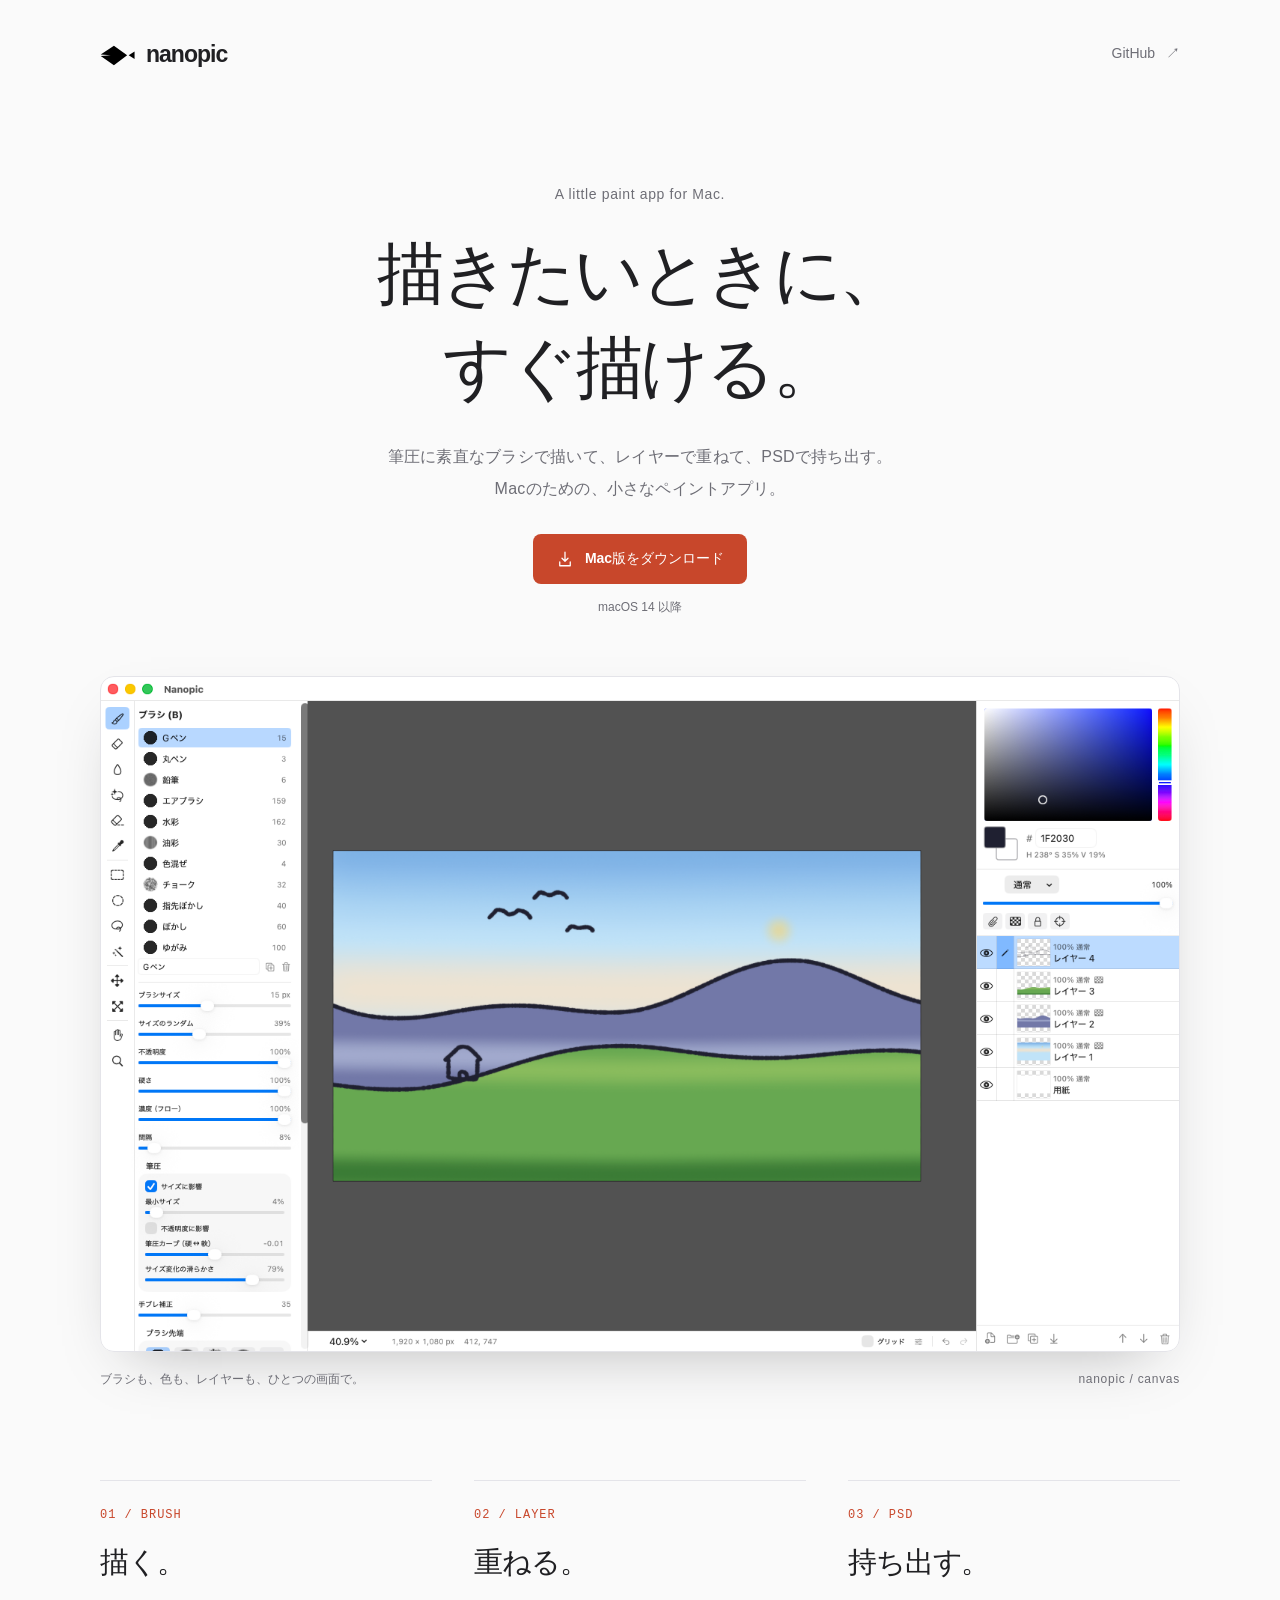
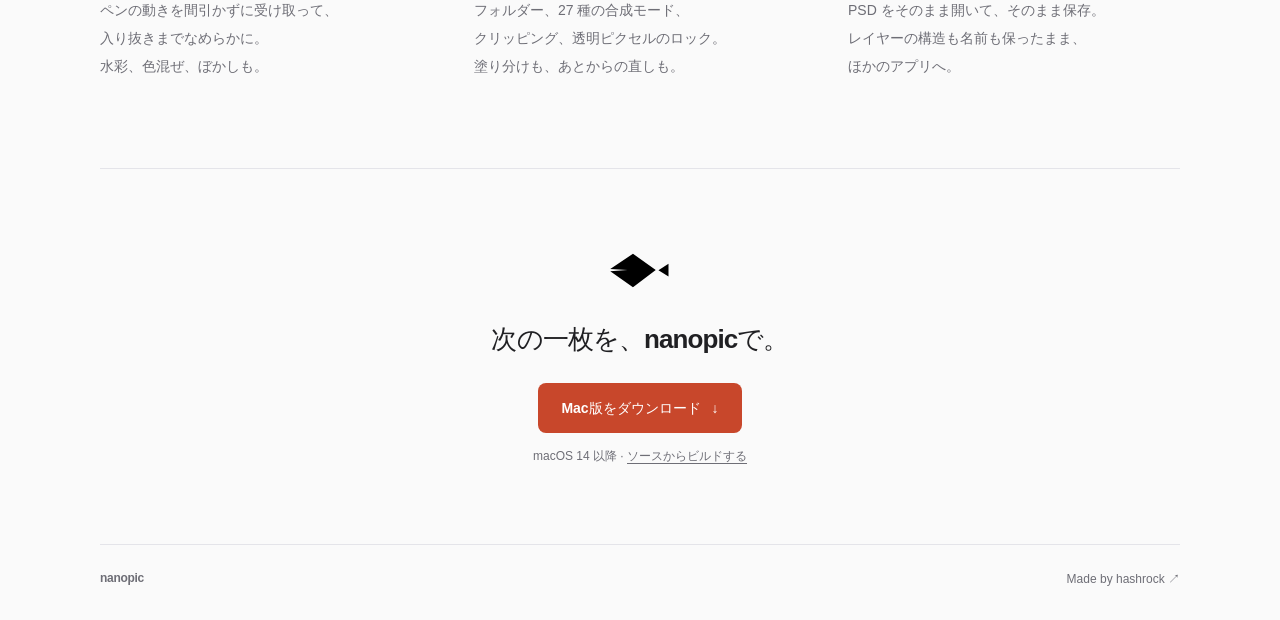
==== website/index.html @ bdaac50e "サイトと配布用のビルドを足す - website/: 紹介ページ（nanovid のサイトと同じ作り）。GitHub Pages へは .github/workflows/pages.yml で公開 " ====
<!doctype html>
<html lang="ja">
<head>
  <meta charset="utf-8">
  <meta name="viewport" content="width=device-width, initial-scale=1">
  <meta name="theme-color" content="#fafafa">
  <title>nanopic — 描きたいときに、すぐ描ける。</title>
  <meta name="description" content="筆圧に素直なブラシと、レイヤーと、PSD。nanopicは、Macのための小さなペイントアプリ。">
  <link rel="icon" href="./assets/nanopic.svg" type="image/svg+xml">
  <link rel="stylesheet" href="./style.css">
</head>
<body>
  <header class="header wrap">
    <a class="brand" href="./" aria-label="nanopic ホーム"><img src="./assets/nanopic.svg" width="36" height="36" alt=""><span>nanopic</span></a>
    <a class="github" href="https://github.com/hashrock/nanopic">GitHub <span aria-hidden="true">↗</span></a>
  </header>
  <main>
    <section class="hero wrap" aria-labelledby="headline">
      <p class="eyebrow">A little paint app for Mac.</p>
      <h1 id="headline">描きたいときに、<br>すぐ描ける。</h1>
      <p class="intro">筆圧に素直なブラシで描いて、レイヤーで重ねて、PSDで持ち出す。<br class="desktop-break">Macのための、小さなペイントアプリ。</p>
      <a class="button" href="https://github.com/hashrock/nanopic/releases/latest"><svg width="18" height="18" viewBox="0 0 24 24" fill="none" stroke="currentColor" stroke-width="1.7" stroke-linecap="round" stroke-linejoin="round" aria-hidden="true"><path d="M12 3v12m-4-4 4 4 4-4M5 16v5h14v-5"/></svg>Mac版をダウンロード</a>
      <p class="requirement">macOS 14 以降</p>
    </section>
    <figure class="preview wrap">
      <img src="./assets/screenshot.png" width="1440" height="900" alt="nanopicの描画画面。左にブラシの一覧と設定、中央のキャンバスに空と山と丘の風景、右に色ピッカーとレイヤーパネル。" fetchpriority="high">
      <figcaption><span>ブラシも、色も、レイヤーも、ひとつの画面で。</span><span class="caption-note">nanopic / canvas</span></figcaption>
    </figure>
    <section class="features wrap" aria-label="nanopicでできること">
      <article><span class="step">01 / BRUSH</span><h2>描く。</h2><p>ペンの動きを間引かずに受け取って、<br>入り抜きまでなめらかに。<br>水彩、色混ぜ、ぼかしも。</p></article>
      <article><span class="step">02 / LAYER</span><h2>重ねる。</h2><p>フォルダー、27 種の合成モード、<br>クリッピング、透明ピクセルのロック。<br>塗り分けも、あとからの直しも。</p></article>
      <article><span class="step">03 / PSD</span><h2>持ち出す。</h2><p>PSD をそのまま開いて、そのまま保存。<br>レイヤーの構造も名前も保ったまま、<br>ほかのアプリへ。</p></article>
    </section>
    <section class="closing wrap" aria-labelledby="closing-title">
      <img src="./assets/nanopic.svg" width="62" height="62" alt="" loading="lazy">
      <h2 id="closing-title">次の一枚を、nanopicで。</h2>
      <a class="button" href="https://github.com/hashrock/nanopic/releases/latest">Mac版をダウンロード <span aria-hidden="true">↓</span></a>
      <p class="requirement">macOS 14 以降 · <a href="https://github.com/hashrock/nanopic#ビルドと起動">ソースからビルドする</a></p>
    </section>
  </main>
  <footer class="footer wrap"><span>nanopic</span><a href="https://github.com/hashrock">Made by hashrock <span aria-hidden="true">↗</span></a></footer>
</body>
</html>
---- website/style.css ----
:root{color-scheme:light;--paper:#fafafa;--ink:#202023;--muted:#6e6e76;--line:#e4e4e9;--accent:#c8472b;font-family:-apple-system,BlinkMacSystemFont,"Helvetica Neue","Hiragino Kaku Gothic ProN","Noto Sans JP",sans-serif;color:var(--ink);background:var(--paper);font-synthesis:none}
*{box-sizing:border-box}
body{margin:0;-webkit-font-smoothing:antialiased}
a{color:inherit;text-decoration:none}
a:focus-visible{outline:3px solid var(--accent);outline-offset:6px}
.wrap{width:min(1080px,calc(100% - 80px));margin-inline:auto}
.header{height:108px;display:flex;align-items:center;justify-content:space-between}
.brand{display:inline-flex;align-items:center;gap:10px;font-size:23px;font-weight:650;letter-spacing:-1px}
.brand img{display:block}
.github{font-size:14px;color:var(--muted);padding:12px 0}
.github span{margin-left:7px}
.github:hover,.footer a:hover{color:var(--accent)}
.hero{text-align:center;padding:78px 0 58px}
.eyebrow{margin:0 0 25px;font-size:14px;letter-spacing:.045em;color:var(--muted)}
h1{font-size:clamp(42px,5.5vw,68px);line-height:1.38;letter-spacing:-.055em;font-weight:700;margin:0}
.intro{font-size:16px;line-height:2;color:var(--muted);margin:26px 0 29px;letter-spacing:.015em}
.button{display:inline-flex;justify-content:center;align-items:center;gap:11px;min-height:50px;padding:14px 23px;border-radius:8px;background:var(--accent);color:white;font-size:14px;font-weight:600;line-height:1.5;transition:background .18s,transform .18s}
.button:hover{background:#a83a22;transform:translateY(-2px)}
.requirement{font-size:12px;line-height:1.8;color:var(--muted);margin:13px 0 0}
.requirement a{text-decoration:underline;text-underline-offset:3px}
.requirement a:hover{color:var(--accent)}
.preview{margin-top:0;margin-bottom:0}
.preview>img{width:100%;height:auto;display:block;border-radius:14px;border:1px solid var(--line);box-shadow:0 24px 60px -30px rgba(32,32,35,.35)}
figcaption{display:flex;justify-content:space-between;gap:16px;margin-top:17px;font-size:12px;color:var(--muted);line-height:1.8}
.caption-note{letter-spacing:.06em}
.features{display:grid;grid-template-columns:repeat(3,1fr);padding:89px 0 88px;gap:42px}
.features article{border-top:1px solid var(--line);padding-top:23px}
.step{font-size:12px;letter-spacing:.08em;font-family:ui-monospace,SFMono-Regular,Consolas,monospace;color:var(--accent)}
.features h2{font-size:29px;letter-spacing:-.04em;margin:20px 0 14px;line-height:1.4}
.features p{font-size:14px;line-height:2;color:var(--muted);margin:0}
.closing{text-align:center;border-top:1px solid var(--line);padding:68px 0 76px}
.closing>img{display:block;margin:0 auto 21px}
.closing h2{font-size:26px;letter-spacing:-.035em;line-height:1.5;margin:0 0 24px}
.footer{border-top:1px solid var(--line);padding-block:26px 32px;display:flex;justify-content:space-between;gap:20px;font-size:12px;color:var(--muted)}
.footer>span{font-weight:650;letter-spacing:-.025em}
@media(min-width:1500px){.hero{padding-top:100px}}
@media(max-width:700px){.wrap{width:calc(100% - 40px)}.header{height:84px}.brand{font-size:21px}.hero{padding:54px 0 40px}.eyebrow{font-size:12px;margin-bottom:22px}h1{font-size:clamp(36px,8.6vw,54px)}.intro{font-size:14px;line-height:1.95;max-width:320px;margin:23px auto 26px}.desktop-break{display:none}.preview>img{border-radius:8px}figcaption{font-size:12px}.caption-note{display:none}.features{grid-template-columns:1fr;padding:52px 0;gap:30px}.features article{padding-top:20px}.features h2{font-size:26px;margin:13px 0 10px}.features p{font-size:14px}.closing{padding:49px 0 53px}.closing h2{font-size:24px}.footer{padding-block:23px}}
@media(prefers-reduced-motion:reduce){.button{transition:none}.button:hover{transform:none}}
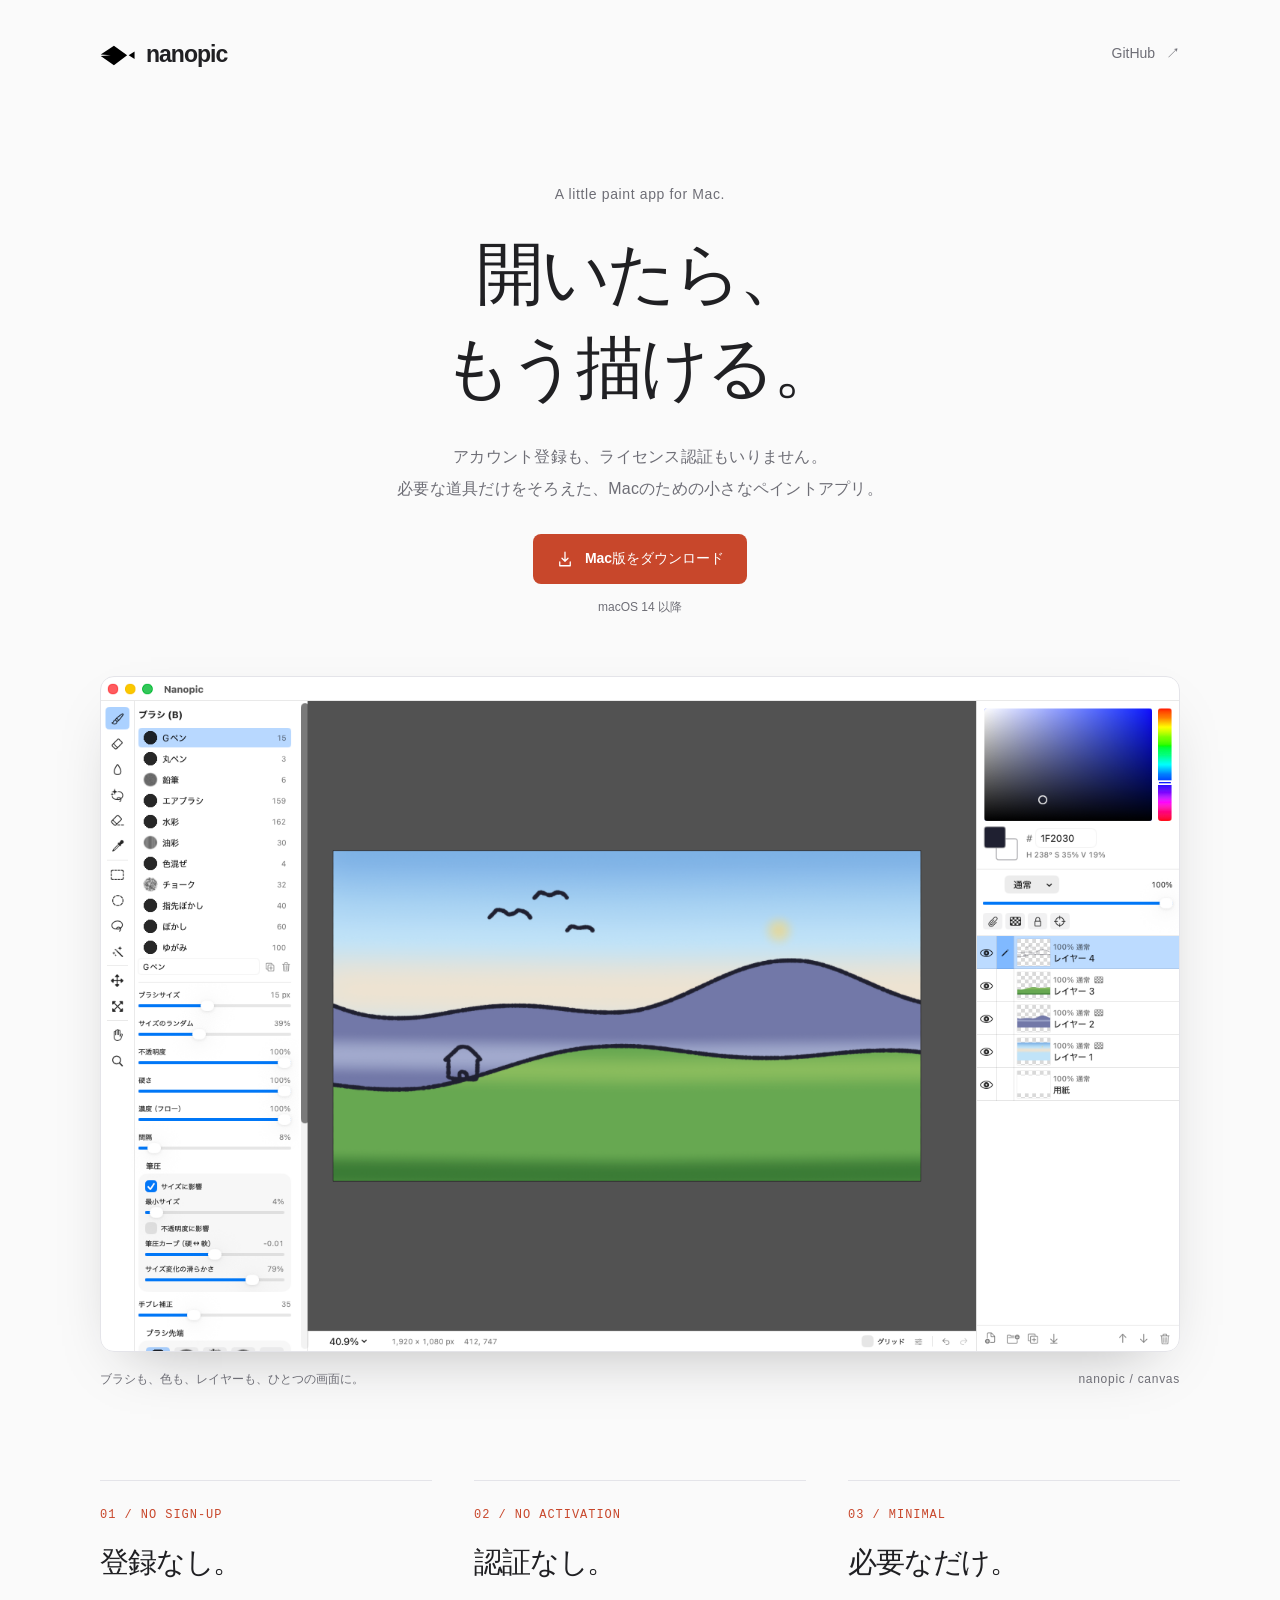
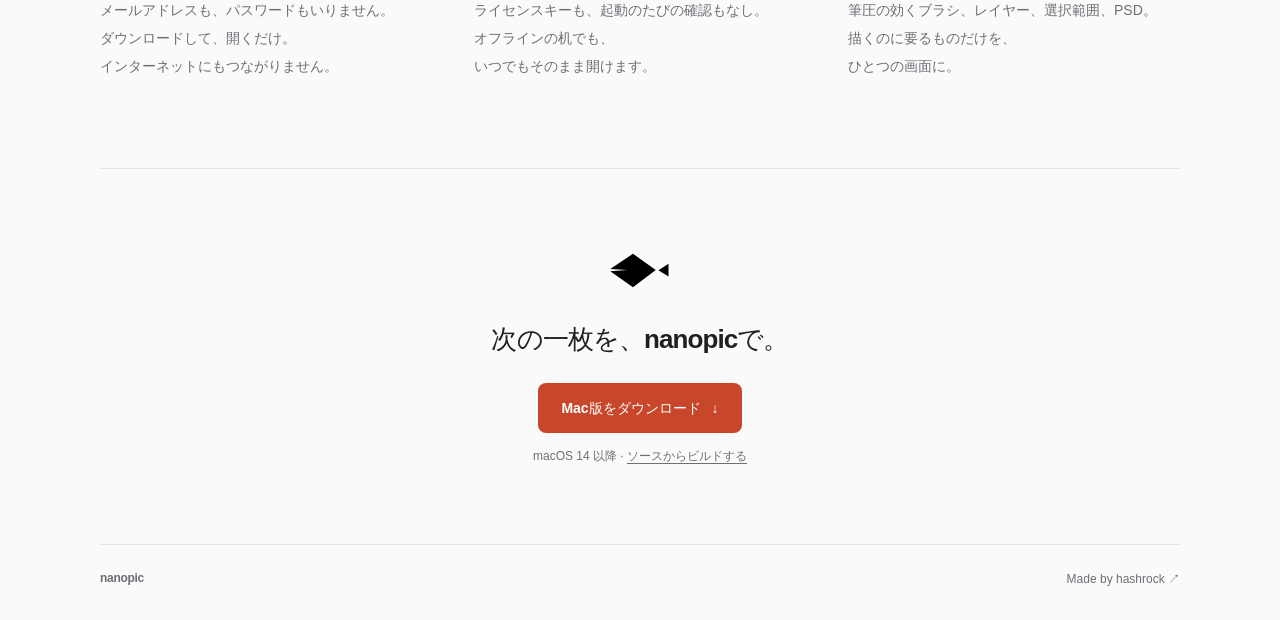
==== commit 1d85fd52: "サイトの売りを「登録なし・認証なし・必要なだけ」にする Co-Authored-By: Claude Opus 5.5 <noreply@anthropic.com> Claude-Session: " ====
--- a/website/index.html
+++ b/website/index.html
@@ -4,8 +4,8 @@
   <meta charset="utf-8">
   <meta name="viewport" content="width=device-width, initial-scale=1">
   <meta name="theme-color" content="#fafafa">
-  <title>nanopic — 描きたいときに、すぐ描ける。</title>
-  <meta name="description" content="筆圧に素直なブラシと、レイヤーと、PSD。nanopicは、Macのための小さなペイントアプリ。">
+  <title>nanopic — 開いたら、もう描ける。</title>
+  <meta name="description" content="アカウント登録も、ライセンス認証もいらない。必要な道具だけをそろえた、Macのための小さなペイントアプリ。">
   <link rel="icon" href="./assets/nanopic.svg" type="image/svg+xml">
   <link rel="stylesheet" href="./style.css">
 </head>
@@ -17,19 +17,19 @@
   <main>
     <section class="hero wrap" aria-labelledby="headline">
       <p class="eyebrow">A little paint app for Mac.</p>
-      <h1 id="headline">描きたいときに、<br>すぐ描ける。</h1>
-      <p class="intro">筆圧に素直なブラシで描いて、レイヤーで重ねて、PSDで持ち出す。<br class="desktop-break">Macのための、小さなペイントアプリ。</p>
+      <h1 id="headline">開いたら、<br>もう描ける。</h1>
+      <p class="intro"><span>アカウント登録も、</span><span>ライセンス認証もいりません。</span><br class="desktop-break"><span>必要な道具だけをそろえた、</span><span>Macのための小さなペイントアプリ。</span></p>
       <a class="button" href="https://github.com/hashrock/nanopic/releases/latest"><svg width="18" height="18" viewBox="0 0 24 24" fill="none" stroke="currentColor" stroke-width="1.7" stroke-linecap="round" stroke-linejoin="round" aria-hidden="true"><path d="M12 3v12m-4-4 4 4 4-4M5 16v5h14v-5"/></svg>Mac版をダウンロード</a>
       <p class="requirement">macOS 14 以降</p>
     </section>
     <figure class="preview wrap">
       <img src="./assets/screenshot.png" width="1440" height="900" alt="nanopicの描画画面。左にブラシの一覧と設定、中央のキャンバスに空と山と丘の風景、右に色ピッカーとレイヤーパネル。" fetchpriority="high">
-      <figcaption><span>ブラシも、色も、レイヤーも、ひとつの画面で。</span><span class="caption-note">nanopic / canvas</span></figcaption>
+      <figcaption><span>ブラシも、色も、レイヤーも、ひとつの画面に。</span><span class="caption-note">nanopic / canvas</span></figcaption>
     </figure>
     <section class="features wrap" aria-label="nanopicでできること">
-      <article><span class="step">01 / BRUSH</span><h2>描く。</h2><p>ペンの動きを間引かずに受け取って、<br>入り抜きまでなめらかに。<br>水彩、色混ぜ、ぼかしも。</p></article>
-      <article><span class="step">02 / LAYER</span><h2>重ねる。</h2><p>フォルダー、27 種の合成モード、<br>クリッピング、透明ピクセルのロック。<br>塗り分けも、あとからの直しも。</p></article>
-      <article><span class="step">03 / PSD</span><h2>持ち出す。</h2><p>PSD をそのまま開いて、そのまま保存。<br>レイヤーの構造も名前も保ったまま、<br>ほかのアプリへ。</p></article>
+      <article><span class="step">01 / NO SIGN-UP</span><h2>登録なし。</h2><p>メールアドレスも、パスワードもいりません。<br>ダウンロードして、開くだけ。<br>インターネットにもつながりません。</p></article>
+      <article><span class="step">02 / NO ACTIVATION</span><h2>認証なし。</h2><p>ライセンスキーも、起動のたびの確認もなし。<br>オフラインの机でも、<br>いつでもそのまま開けます。</p></article>
+      <article><span class="step">03 / MINIMAL</span><h2>必要なだけ。</h2><p>筆圧の効くブラシ、レイヤー、選択範囲、PSD。<br>描くのに要るものだけを、<br>ひとつの画面に。</p></article>
     </section>
     <section class="closing wrap" aria-labelledby="closing-title">
       <img src="./assets/nanopic.svg" width="62" height="62" alt="" loading="lazy">
--- a/website/style.css
+++ b/website/style.css
@@ -14,6 +14,7 @@
 .eyebrow{margin:0 0 25px;font-size:14px;letter-spacing:.045em;color:var(--muted)}
 h1{font-size:clamp(42px,5.5vw,68px);line-height:1.38;letter-spacing:-.055em;font-weight:700;margin:0}
 .intro{font-size:16px;line-height:2;color:var(--muted);margin:26px 0 29px;letter-spacing:.015em}
+.intro span{display:inline-block}
 .button{display:inline-flex;justify-content:center;align-items:center;gap:11px;min-height:50px;padding:14px 23px;border-radius:8px;background:var(--accent);color:white;font-size:14px;font-weight:600;line-height:1.5;transition:background .18s,transform .18s}
 .button:hover{background:#a83a22;transform:translateY(-2px)}
 .requirement{font-size:12px;line-height:1.8;color:var(--muted);margin:13px 0 0}
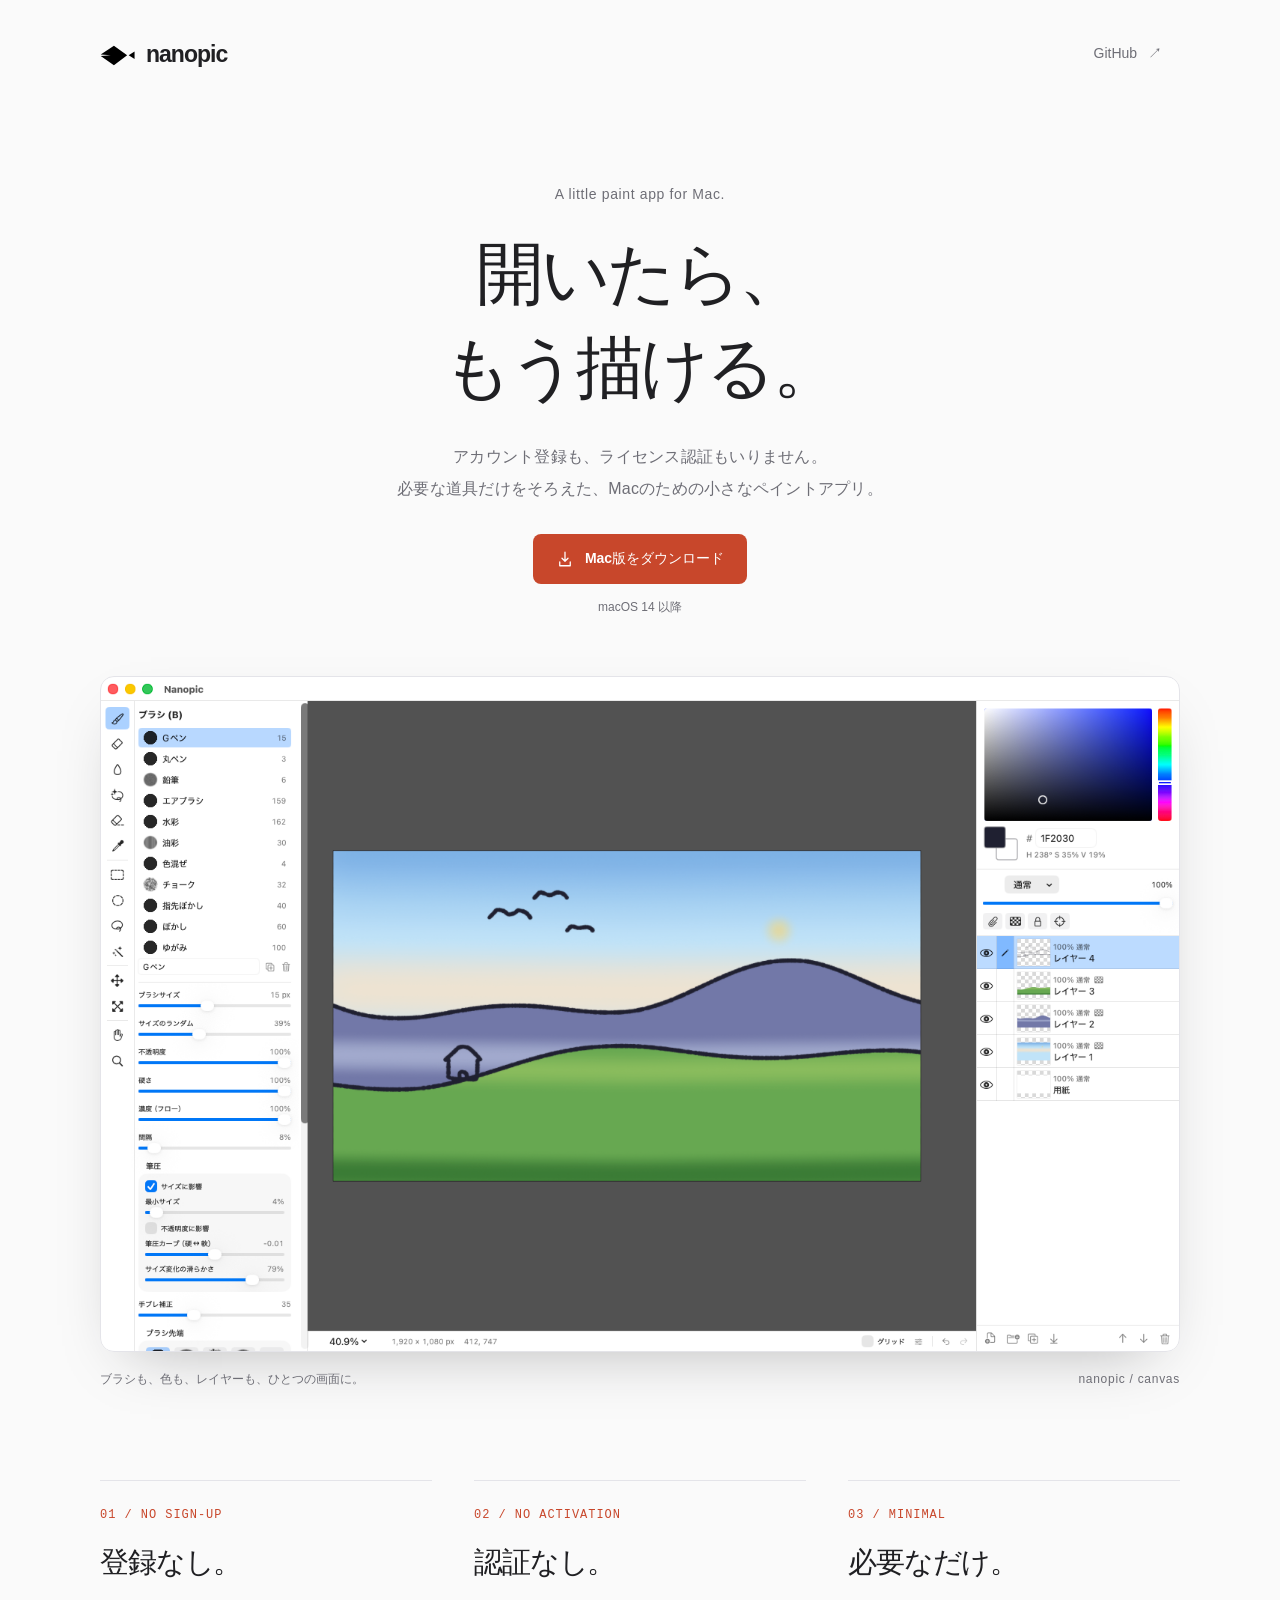
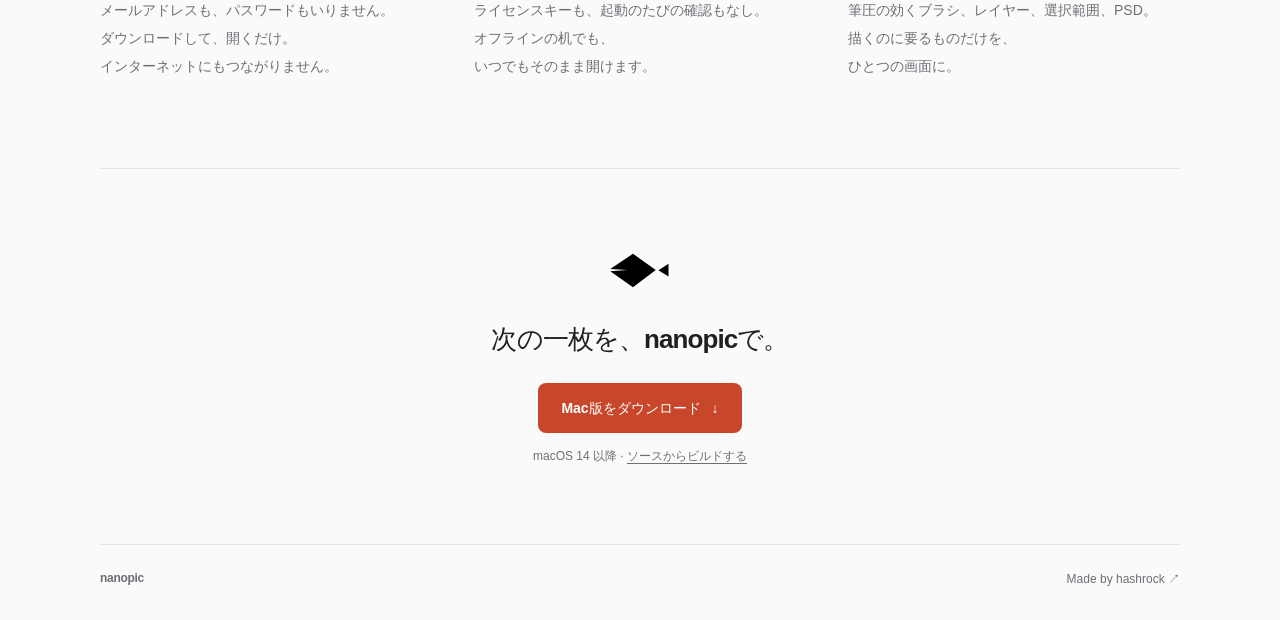
==== commit 5fe41fbb: "紹介ページにサービス切り替え (hashrock-switcher) を置く repos.hashrock.info/switcher/v1.js を読み込み、右上のヘッダーで GitHub リンクの" ====
--- a/website/index.html
+++ b/website/index.html
@@ -8,11 +8,17 @@
   <meta name="description" content="アカウント登録も、ライセンス認証もいらない。必要な道具だけをそろえた、Macのための小さなペイントアプリ。">
   <link rel="icon" href="./assets/nanopic.svg" type="image/svg+xml">
   <link rel="stylesheet" href="./style.css">
+  <script type="module" src="https://repos.hashrock.info/switcher/v1.js"></script>
 </head>
 <body>
   <header class="header wrap">
     <a class="brand" href="./" aria-label="nanopic ホーム"><img src="./assets/nanopic.svg" width="36" height="36" alt=""><span>nanopic</span></a>
-    <a class="github" href="https://github.com/hashrock/nanopic">GitHub <span aria-hidden="true">↗</span></a>
+    <div class="header-links">
+      <a class="github" href="https://github.com/hashrock/nanopic">GitHub <span aria-hidden="true">↗</span></a>
+      <!-- hashrock の他のサービスへのメニュー。右上にヘッダーがあるので、浮かせずに GitHub リンクの隣に並べる。
+           ページは明るい配色で固定 (color-scheme: light) なので、OS の設定によらず light に揃える -->
+      <hashrock-switcher theme="light"></hashrock-switcher>
+    </div>
   </header>
   <main>
     <section class="hero wrap" aria-labelledby="headline">
--- a/website/style.css
+++ b/website/style.css
@@ -7,6 +7,7 @@
 .header{height:108px;display:flex;align-items:center;justify-content:space-between}
 .brand{display:inline-flex;align-items:center;gap:10px;font-size:23px;font-weight:650;letter-spacing:-1px}
 .brand img{display:block}
+.header-links{display:flex;align-items:center;gap:18px}
 .github{font-size:14px;color:var(--muted);padding:12px 0}
 .github span{margin-left:7px}
 .github:hover,.footer a:hover{color:var(--accent)}
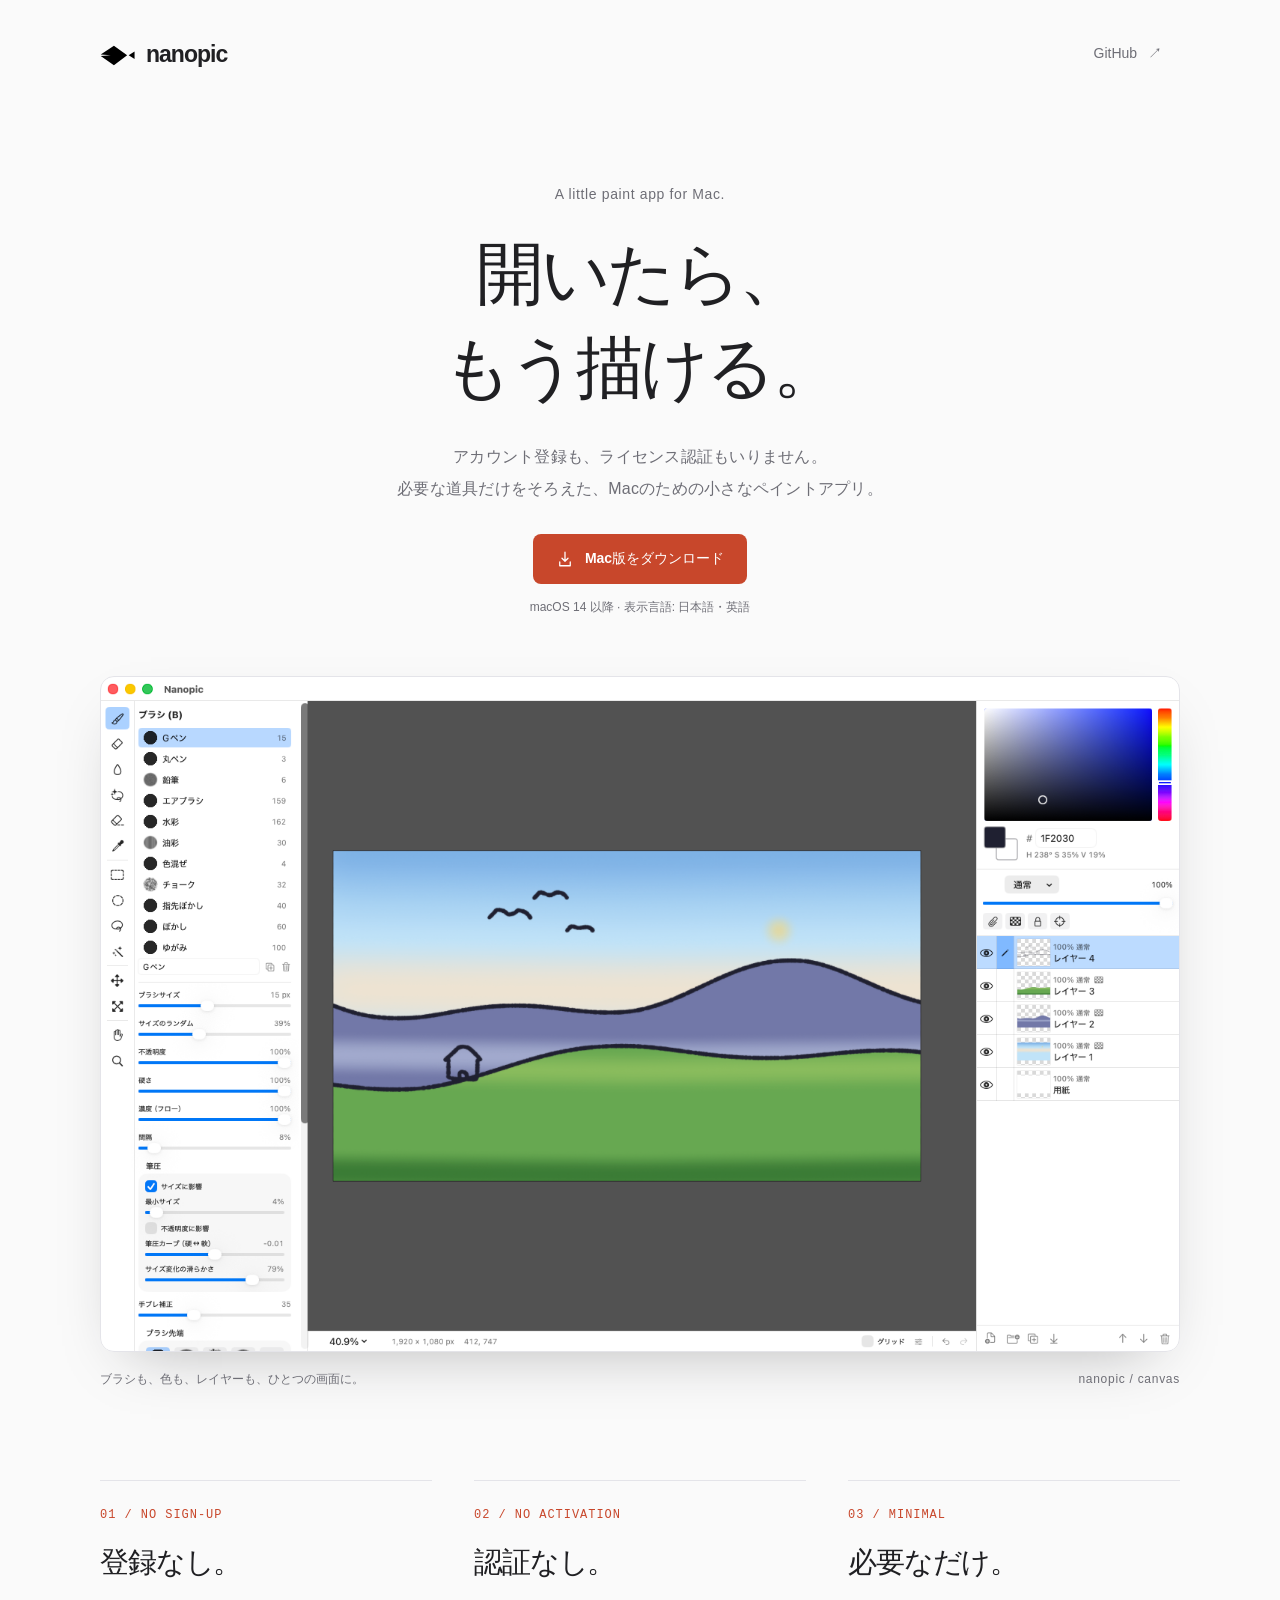
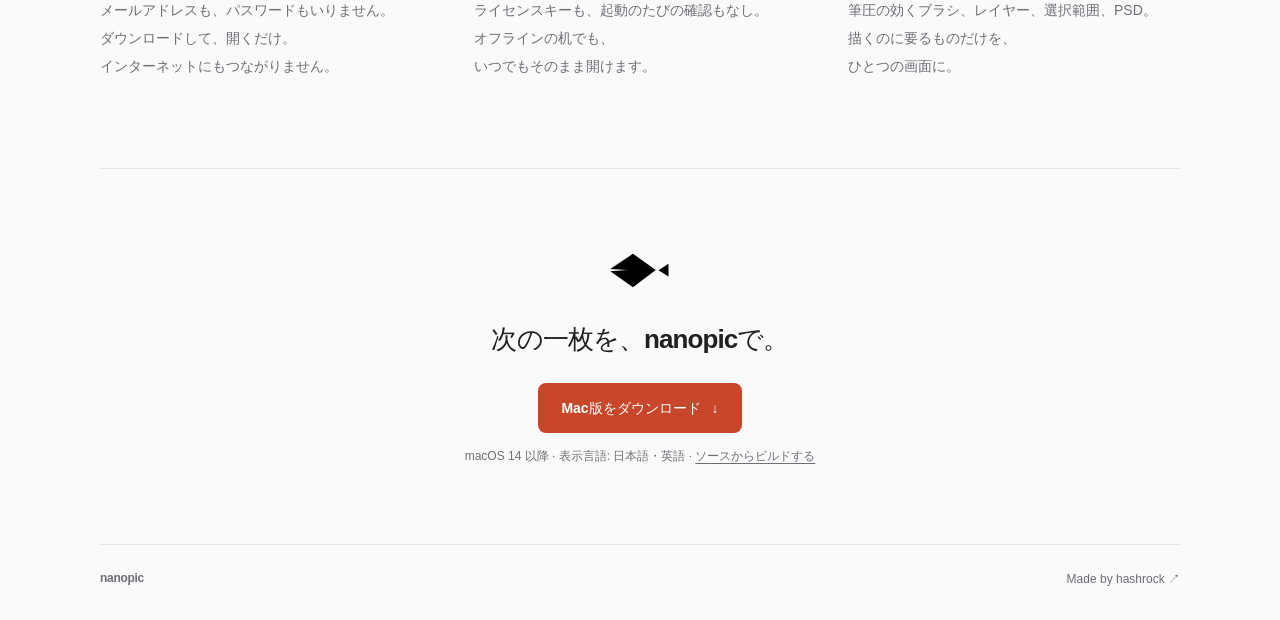
==== commit f07cb667: "英語対応: 画面の文言を日本語・英語で出す（システムの言語に従う） - 訳のカタログは Resources/*.xcstrings（元の言語は日本語、キーは日本語の文言）。   SwiftPM は ." ====
--- a/website/index.html
+++ b/website/index.html
@@ -26,7 +26,7 @@
       <h1 id="headline">開いたら、<br>もう描ける。</h1>
       <p class="intro"><span>アカウント登録も、</span><span>ライセンス認証もいりません。</span><br class="desktop-break"><span>必要な道具だけをそろえた、</span><span>Macのための小さなペイントアプリ。</span></p>
       <a class="button" href="https://github.com/hashrock/nanopic/releases/latest"><svg width="18" height="18" viewBox="0 0 24 24" fill="none" stroke="currentColor" stroke-width="1.7" stroke-linecap="round" stroke-linejoin="round" aria-hidden="true"><path d="M12 3v12m-4-4 4 4 4-4M5 16v5h14v-5"/></svg>Mac版をダウンロード</a>
-      <p class="requirement">macOS 14 以降</p>
+      <p class="requirement">macOS 14 以降 · 表示言語: 日本語・英語</p>
     </section>
     <figure class="preview wrap">
       <img src="./assets/screenshot.png" width="1440" height="900" alt="nanopicの描画画面。左にブラシの一覧と設定、中央のキャンバスに空と山と丘の風景、右に色ピッカーとレイヤーパネル。" fetchpriority="high">
@@ -41,7 +41,7 @@
       <img src="./assets/nanopic.svg" width="62" height="62" alt="" loading="lazy">
       <h2 id="closing-title">次の一枚を、nanopicで。</h2>
       <a class="button" href="https://github.com/hashrock/nanopic/releases/latest">Mac版をダウンロード <span aria-hidden="true">↓</span></a>
-      <p class="requirement">macOS 14 以降 · <a href="https://github.com/hashrock/nanopic#ビルドと起動">ソースからビルドする</a></p>
+      <p class="requirement">macOS 14 以降 · 表示言語: 日本語・英語 · <a href="https://github.com/hashrock/nanopic#ビルドと起動">ソースからビルドする</a></p>
     </section>
   </main>
   <footer class="footer wrap"><span>nanopic</span><a href="https://github.com/hashrock">Made by hashrock <span aria-hidden="true">↗</span></a></footer>
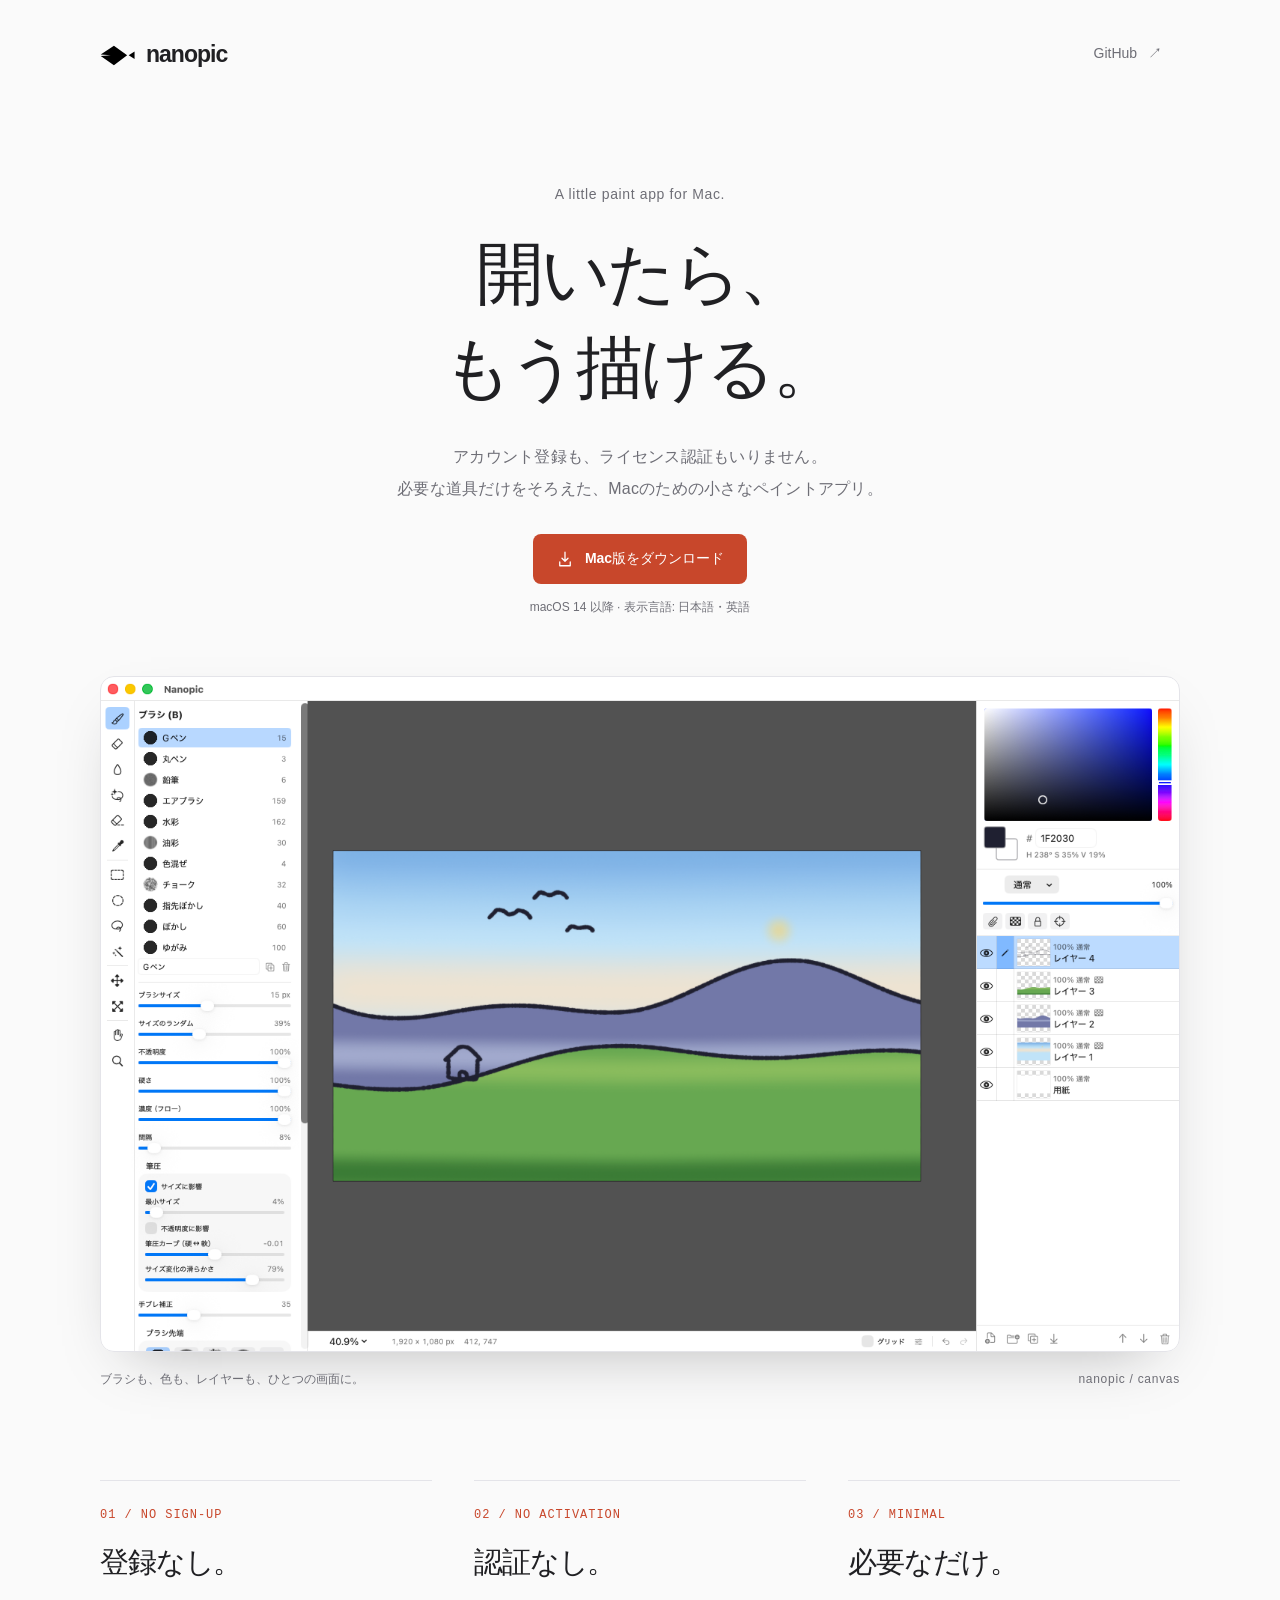
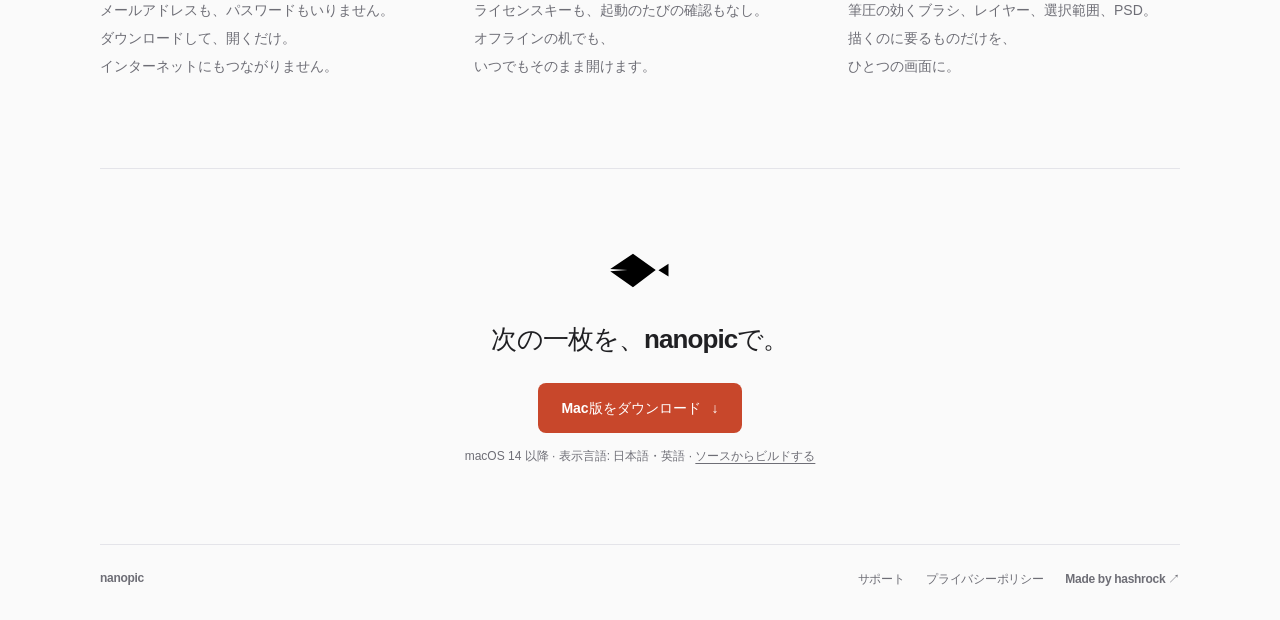
==== commit 9e5e08f9: "サイトにプライバシーポリシーとサポートのページを足す（日本語・英語） Co-Authored-By: Claude Fable 5.2 <noreply@anthropic.com> Claude-S" ====
--- a/website/index.html
+++ b/website/index.html
@@ -44,6 +44,6 @@
       <p class="requirement">macOS 14 以降 · 表示言語: 日本語・英語 · <a href="https://github.com/hashrock/nanopic#ビルドと起動">ソースからビルドする</a></p>
     </section>
   </main>
-  <footer class="footer wrap"><span>nanopic</span><a href="https://github.com/hashrock">Made by hashrock <span aria-hidden="true">↗</span></a></footer>
+  <footer class="footer wrap"><span>nanopic</span><span class="footer-links"><a href="./support.html">サポート</a><a href="./privacy.html">プライバシーポリシー</a><a href="https://github.com/hashrock">Made by hashrock <span aria-hidden="true">↗</span></a></span></footer>
 </body>
 </html>
--- a/website/style.css
+++ b/website/style.css
@@ -38,3 +38,16 @@
 @media(min-width:1500px){.hero{padding-top:100px}}
 @media(max-width:700px){.wrap{width:calc(100% - 40px)}.header{height:84px}.brand{font-size:21px}.hero{padding:54px 0 40px}.eyebrow{font-size:12px;margin-bottom:22px}h1{font-size:clamp(36px,8.6vw,54px)}.intro{font-size:14px;line-height:1.95;max-width:320px;margin:23px auto 26px}.desktop-break{display:none}.preview>img{border-radius:8px}figcaption{font-size:12px}.caption-note{display:none}.features{grid-template-columns:1fr;padding:52px 0;gap:30px}.features article{padding-top:20px}.features h2{font-size:26px;margin:13px 0 10px}.features p{font-size:14px}.closing{padding:49px 0 53px}.closing h2{font-size:24px}.footer{padding-block:23px}}
 @media(prefers-reduced-motion:reduce){.button{transition:none}.button:hover{transform:none}}
+.footer-links{display:flex;gap:22px;flex-wrap:wrap;justify-content:flex-end}
+.policy{max-width:720px;padding:40px 0 88px}
+.policy article+article{margin-top:88px;padding-top:64px;border-top:1px solid var(--line)}
+.policy h1{font-size:clamp(32px,4vw,44px);line-height:1.3;letter-spacing:-.04em}
+.policy h2{font-size:20px;letter-spacing:-.02em;line-height:1.5;margin:48px 0 12px}
+.policy p,.policy dd{font-size:15px;line-height:2;margin:0 0 14px}
+.policy .updated{font-size:12px;color:var(--muted);margin:14px 0 36px}
+.policy .lead{font-size:17px;line-height:1.9;padding:22px 24px;border-left:3px solid var(--accent);background:#fff;border-radius:0 8px 8px 0}
+.policy dl{margin:18px 0 22px}
+.policy dt{font-weight:650;font-size:15px;margin-top:20px}
+.policy dd{margin:4px 0 0;color:var(--muted)}
+.policy .link{color:var(--accent);text-decoration:underline;text-underline-offset:3px}
+@media(max-width:700px){.policy{padding:24px 0 56px}.policy article+article{margin-top:56px;padding-top:44px}.policy h2{font-size:18px;margin-top:38px}.policy p,.policy dd{font-size:14px}.policy .lead{font-size:15px;padding:18px 18px}}
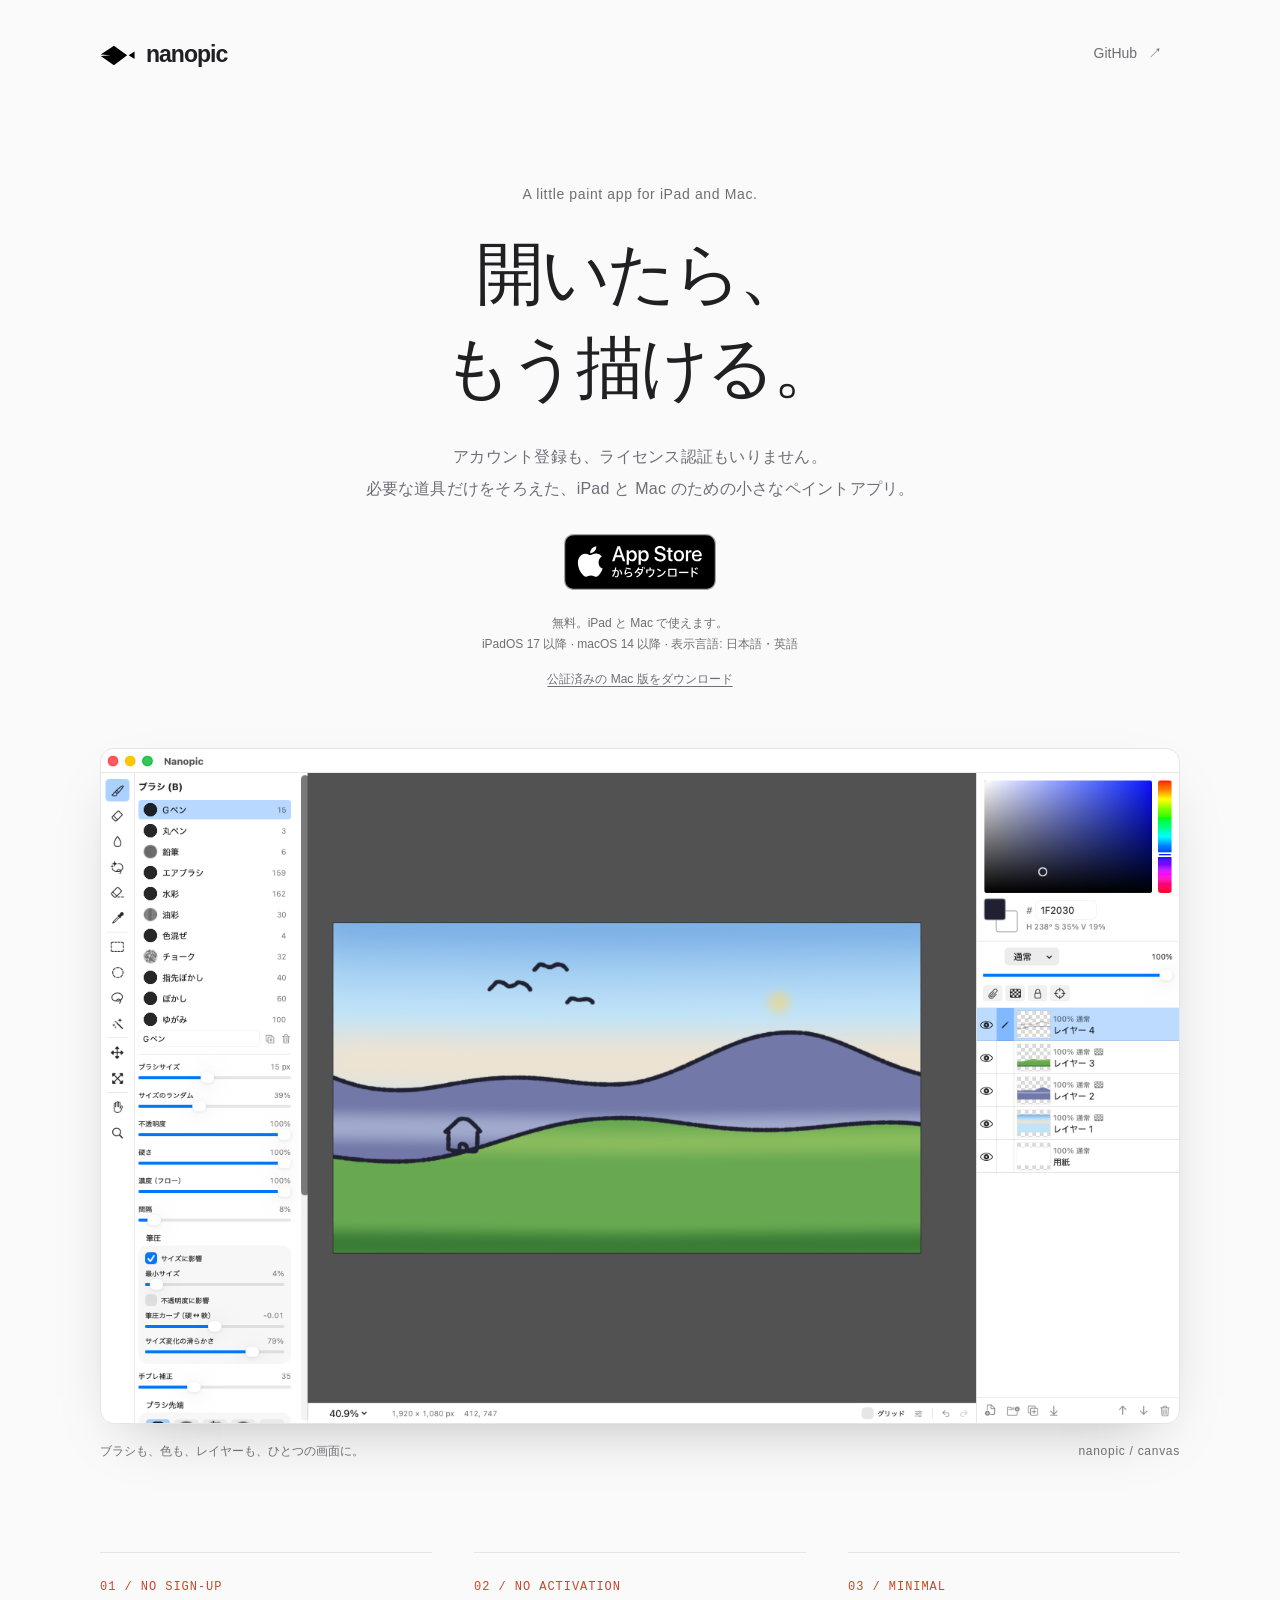
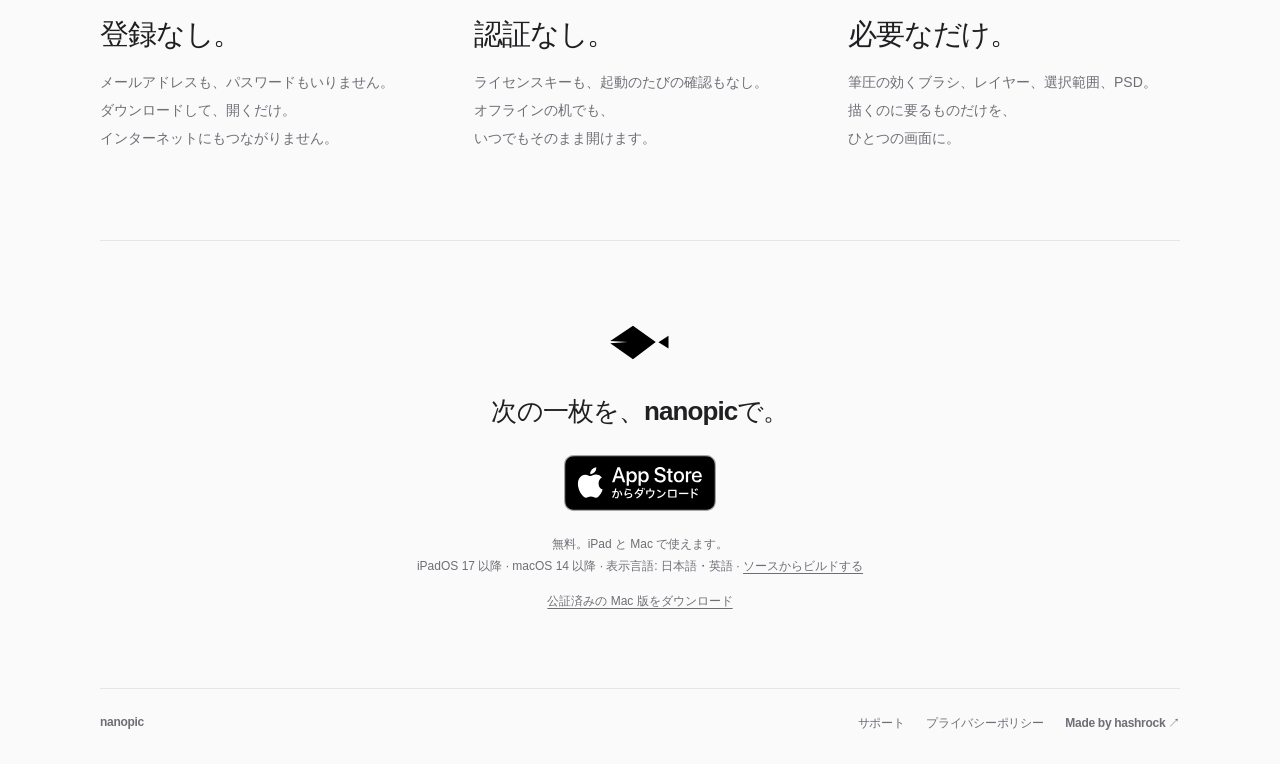
==== commit bf88b6e0: "サイトのヒーローと末尾に App Store バッジを置く 無料で iPad と Mac に対応していることを書き、公証済みの Mac 版は副次のリンクとして残す。  Co-authored-by: " ====
--- a/website/index.html
+++ b/website/index.html
@@ -5,7 +5,7 @@
   <meta name="viewport" content="width=device-width, initial-scale=1">
   <meta name="theme-color" content="#fafafa">
   <title>nanopic — 開いたら、もう描ける。</title>
-  <meta name="description" content="アカウント登録も、ライセンス認証もいらない。必要な道具だけをそろえた、Macのための小さなペイントアプリ。">
+  <meta name="description" content="アカウント登録も、ライセンス認証もいらない。必要な道具だけをそろえた、iPad と Mac のための小さなペイントアプリ。無料。">
   <link rel="icon" href="./assets/nanopic.svg" type="image/svg+xml">
   <link rel="stylesheet" href="./style.css">
   <script type="module" src="https://repos.hashrock.info/switcher/v1.js"></script>
@@ -22,11 +22,13 @@
   </header>
   <main>
     <section class="hero wrap" aria-labelledby="headline">
-      <p class="eyebrow">A little paint app for Mac.</p>
+      <p class="eyebrow">A little paint app for iPad and Mac.</p>
       <h1 id="headline">開いたら、<br>もう描ける。</h1>
-      <p class="intro"><span>アカウント登録も、</span><span>ライセンス認証もいりません。</span><br class="desktop-break"><span>必要な道具だけをそろえた、</span><span>Macのための小さなペイントアプリ。</span></p>
-      <a class="button" href="https://github.com/hashrock/nanopic/releases/latest"><svg width="18" height="18" viewBox="0 0 24 24" fill="none" stroke="currentColor" stroke-width="1.7" stroke-linecap="round" stroke-linejoin="round" aria-hidden="true"><path d="M12 3v12m-4-4 4 4 4-4M5 16v5h14v-5"/></svg>Mac版をダウンロード</a>
-      <p class="requirement">macOS 14 以降 · 表示言語: 日本語・英語</p>
+      <p class="intro"><span>アカウント登録も、</span><span>ライセンス認証もいりません。</span><br class="desktop-break"><span>必要な道具だけをそろえた、</span><span>iPad と Mac のための小さなペイントアプリ。</span></p>
+      <!-- App Store バッジは Apple の公式アートワーク（日本語・黒）。色・比率・余白は変えない。 -->
+      <a class="store-badge" href="https://apps.apple.com/jp/app/nanopic/id6833070765"><img src="./assets/app-store-badge-ja.svg" width="109" height="40" alt="App Store からダウンロード"></a>
+      <p class="requirement">無料。iPad と Mac で使えます。<br>iPadOS 17 以降 · macOS 14 以降 · 表示言語: 日本語・英語</p>
+      <p class="requirement"><a href="https://github.com/hashrock/nanopic/releases/latest">公証済みの Mac 版をダウンロード</a></p>
     </section>
     <figure class="preview wrap">
       <img src="./assets/screenshot.png" width="1440" height="900" alt="nanopicの描画画面。左にブラシの一覧と設定、中央のキャンバスに空と山と丘の風景、右に色ピッカーとレイヤーパネル。" fetchpriority="high">
@@ -40,8 +42,9 @@
     <section class="closing wrap" aria-labelledby="closing-title">
       <img src="./assets/nanopic.svg" width="62" height="62" alt="" loading="lazy">
       <h2 id="closing-title">次の一枚を、nanopicで。</h2>
-      <a class="button" href="https://github.com/hashrock/nanopic/releases/latest">Mac版をダウンロード <span aria-hidden="true">↓</span></a>
-      <p class="requirement">macOS 14 以降 · 表示言語: 日本語・英語 · <a href="https://github.com/hashrock/nanopic#ビルドと起動">ソースからビルドする</a></p>
+      <a class="store-badge" href="https://apps.apple.com/jp/app/nanopic/id6833070765"><img src="./assets/app-store-badge-ja.svg" width="109" height="40" alt="App Store からダウンロード"></a>
+      <p class="requirement">無料。iPad と Mac で使えます。<br>iPadOS 17 以降 · macOS 14 以降 · 表示言語: 日本語・英語<span class="req-extra"><a href="https://github.com/hashrock/nanopic#ビルドと起動">ソースからビルドする</a></span></p>
+      <p class="requirement"><a href="https://github.com/hashrock/nanopic/releases/latest">公証済みの Mac 版をダウンロード</a></p>
     </section>
   </main>
   <footer class="footer wrap"><span>nanopic</span><span class="footer-links"><a href="./support.html">サポート</a><a href="./privacy.html">プライバシーポリシー</a><a href="https://github.com/hashrock">Made by hashrock <span aria-hidden="true">↗</span></a></span></footer>
--- a/website/style.css
+++ b/website/style.css
@@ -16,10 +16,13 @@
 h1{font-size:clamp(42px,5.5vw,68px);line-height:1.38;letter-spacing:-.055em;font-weight:700;margin:0}
 .intro{font-size:16px;line-height:2;color:var(--muted);margin:26px 0 29px;letter-spacing:.015em}
 .intro span{display:inline-block}
-.button{display:inline-flex;justify-content:center;align-items:center;gap:11px;min-height:50px;padding:14px 23px;border-radius:8px;background:var(--accent);color:white;font-size:14px;font-weight:600;line-height:1.5;transition:background .18s,transform .18s}
-.button:hover{background:#a83a22;transform:translateY(-2px)}
+/* 公式バッジは拡大縮小のみ。影・角丸・色は付けない。余白は高さの 1/4 以上（下は margin と .requirement で確保）。 */
+.store-badge{display:inline-block;line-height:0;margin-bottom:6px}
+.store-badge img{display:block;height:48px;width:auto}
 .requirement{font-size:12px;line-height:1.8;color:var(--muted);margin:13px 0 0}
-.requirement a{text-decoration:underline;text-underline-offset:3px}
+.requirement a{text-decoration:underline;text-underline-offset:3px;white-space:nowrap}
+.req-extra{white-space:nowrap}
+.req-extra::before{content:" · "}
 .requirement a:hover{color:var(--accent)}
 .preview{margin-top:0;margin-bottom:0}
 .preview>img{width:100%;height:auto;display:block;border-radius:14px;border:1px solid var(--line);box-shadow:0 24px 60px -30px rgba(32,32,35,.35)}
@@ -35,9 +38,9 @@
 .closing h2{font-size:26px;letter-spacing:-.035em;line-height:1.5;margin:0 0 24px}
 .footer{border-top:1px solid var(--line);padding-block:26px 32px;display:flex;justify-content:space-between;gap:20px;font-size:12px;color:var(--muted)}
 .footer>span{font-weight:650;letter-spacing:-.025em}
+@media(min-width:701px){.store-badge img{height:56px}}
 @media(min-width:1500px){.hero{padding-top:100px}}
-@media(max-width:700px){.wrap{width:calc(100% - 40px)}.header{height:84px}.brand{font-size:21px}.hero{padding:54px 0 40px}.eyebrow{font-size:12px;margin-bottom:22px}h1{font-size:clamp(36px,8.6vw,54px)}.intro{font-size:14px;line-height:1.95;max-width:320px;margin:23px auto 26px}.desktop-break{display:none}.preview>img{border-radius:8px}figcaption{font-size:12px}.caption-note{display:none}.features{grid-template-columns:1fr;padding:52px 0;gap:30px}.features article{padding-top:20px}.features h2{font-size:26px;margin:13px 0 10px}.features p{font-size:14px}.closing{padding:49px 0 53px}.closing h2{font-size:24px}.footer{padding-block:23px}}
-@media(prefers-reduced-motion:reduce){.button{transition:none}.button:hover{transform:none}}
+@media(max-width:700px){.wrap{width:calc(100% - 40px)}.header{height:84px}.brand{font-size:21px}.hero{padding:54px 0 40px}.eyebrow{font-size:12px;margin-bottom:22px}h1{font-size:clamp(36px,8.6vw,54px)}.intro{font-size:14px;line-height:1.95;max-width:320px;margin:23px auto 26px}.desktop-break{display:none}.preview>img{border-radius:8px}figcaption{font-size:12px}.caption-note{display:none}.features{grid-template-columns:1fr;padding:52px 0;gap:30px}.features article{padding-top:20px}.features h2{font-size:26px;margin:13px 0 10px}.features p{font-size:14px}.closing{padding:49px 0 53px}.closing h2{font-size:24px}.footer{padding-block:23px}.req-extra{display:block}.req-extra::before{content:none}}
 .footer-links{display:flex;gap:22px;flex-wrap:wrap;justify-content:flex-end}
 .policy{max-width:720px;padding:40px 0 88px}
 .policy article+article{margin-top:88px;padding-top:64px;border-top:1px solid var(--line)}
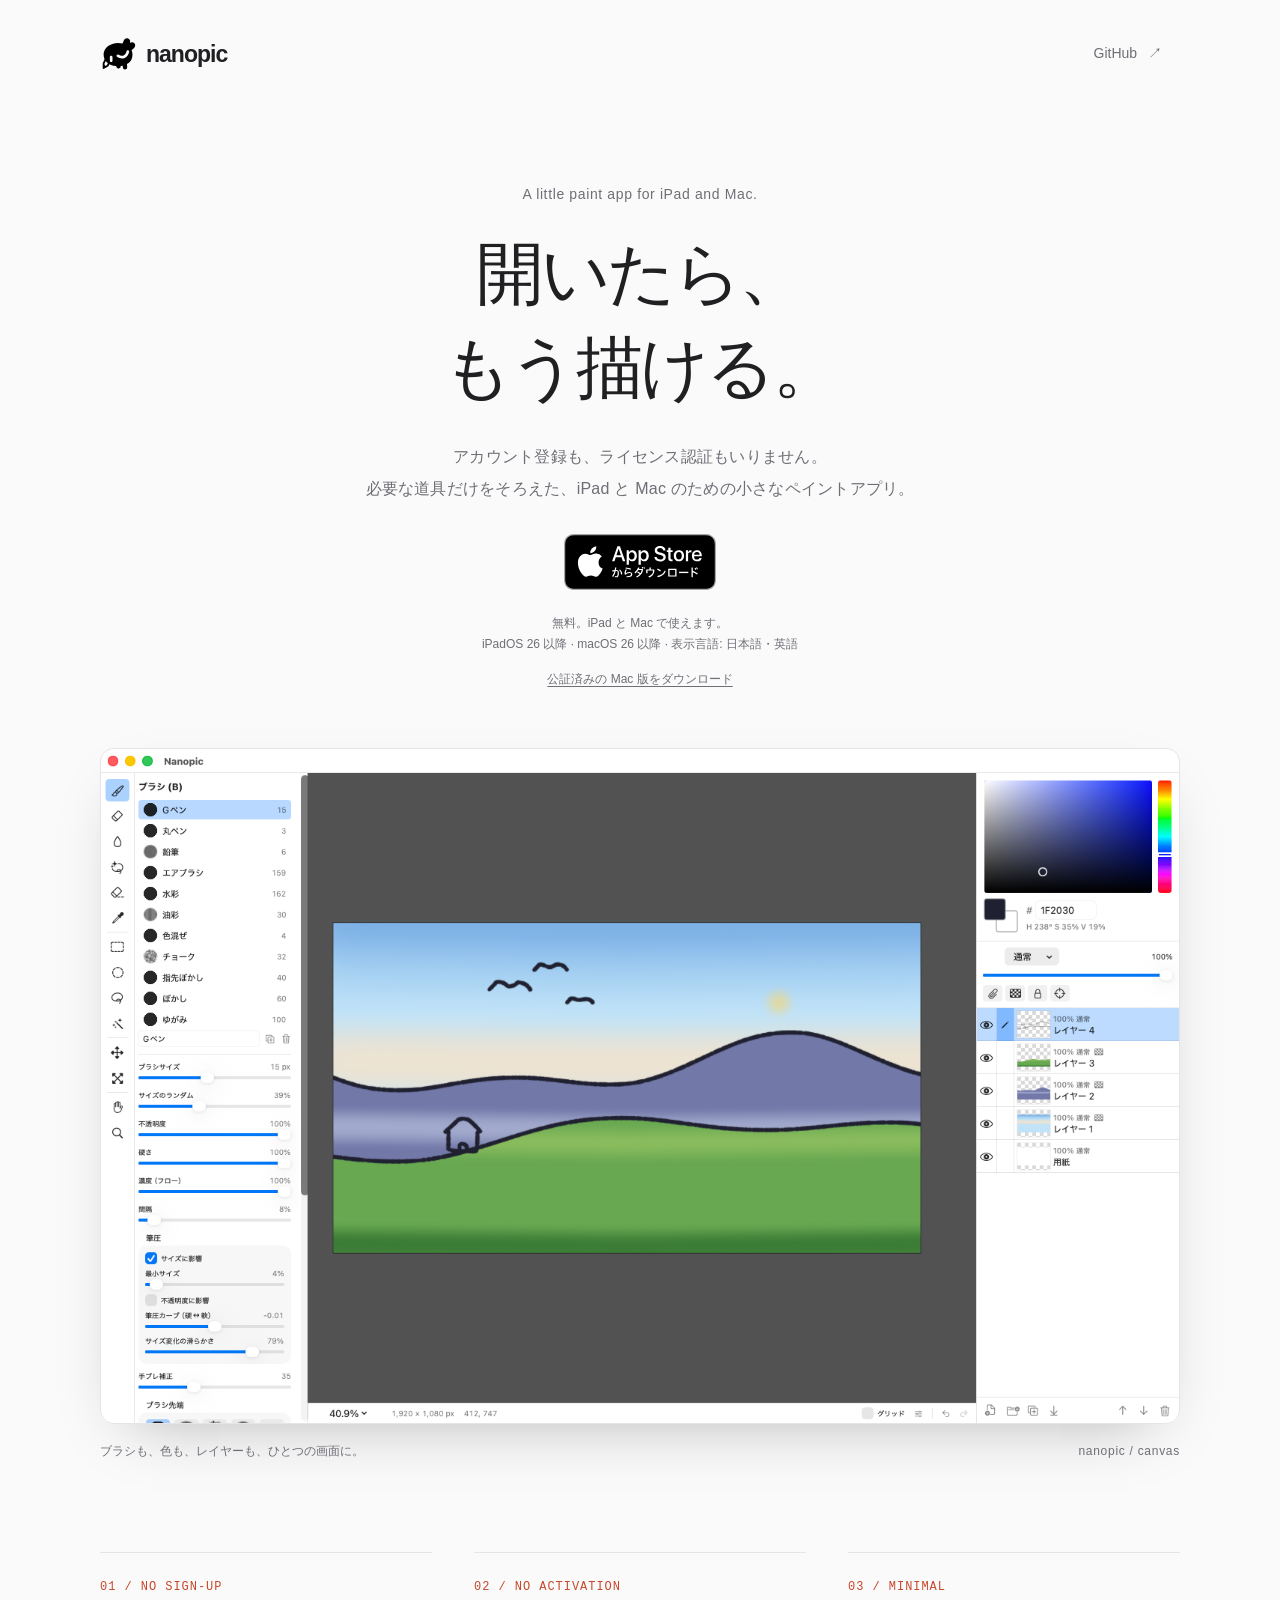
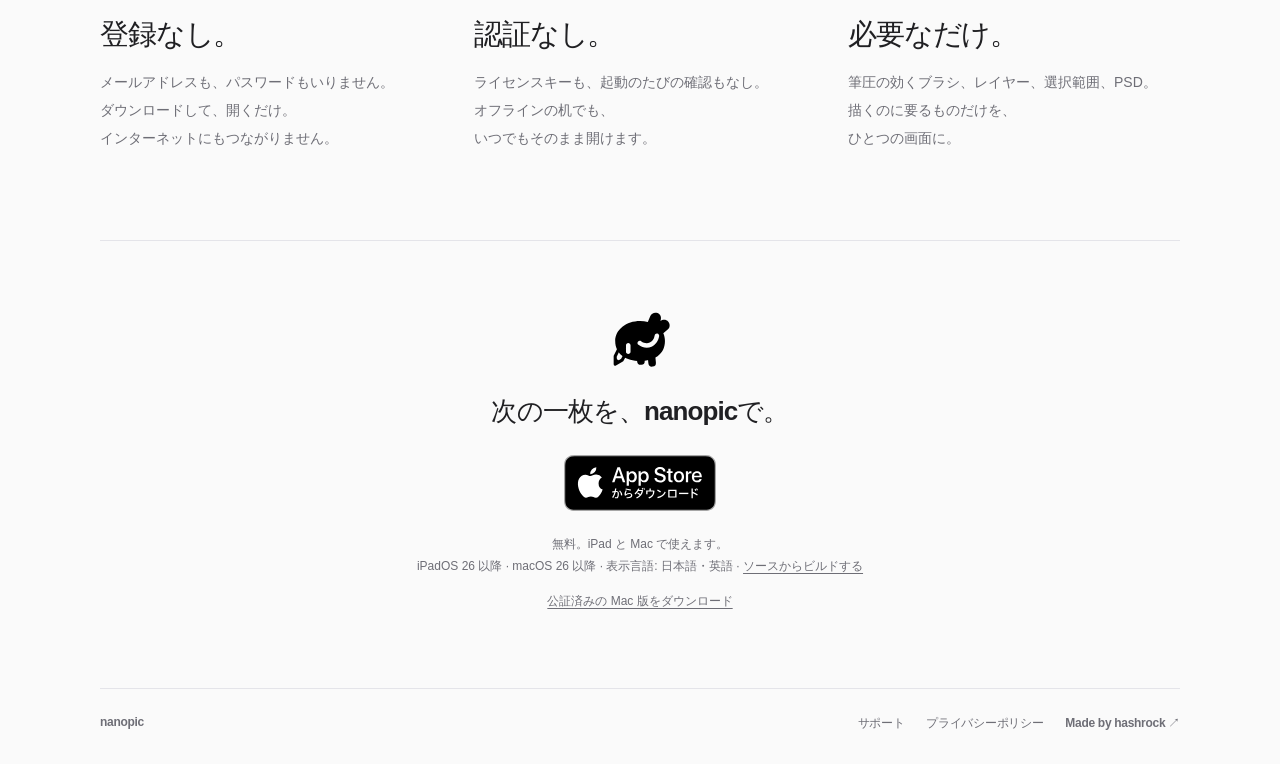
==== commit 531b3859: "最低動作版を macOS 26・iPadOS 26 に上げる SwiftPM はバイナリの SDK の版を最低動作版で書くため、debug ビルドが古い見た目になっていた。 swift-tools-v" ====
--- a/website/index.html
+++ b/website/index.html
@@ -27,7 +27,7 @@
       <p class="intro"><span>アカウント登録も、</span><span>ライセンス認証もいりません。</span><br class="desktop-break"><span>必要な道具だけをそろえた、</span><span>iPad と Mac のための小さなペイントアプリ。</span></p>
       <!-- App Store バッジは Apple の公式アートワーク（日本語・黒）。色・比率・余白は変えない。 -->
       <a class="store-badge" href="https://apps.apple.com/jp/app/nanopic/id6833070765"><img src="./assets/app-store-badge-ja.svg" width="109" height="40" alt="App Store からダウンロード"></a>
-      <p class="requirement">無料。iPad と Mac で使えます。<br>iPadOS 17 以降 · macOS 14 以降 · 表示言語: 日本語・英語</p>
+      <p class="requirement">無料。iPad と Mac で使えます。<br>iPadOS 26 以降 · macOS 26 以降 · 表示言語: 日本語・英語</p>
       <p class="requirement"><a href="https://github.com/hashrock/nanopic/releases/latest">公証済みの Mac 版をダウンロード</a></p>
     </section>
     <figure class="preview wrap">
@@ -43,7 +43,7 @@
       <img src="./assets/nanopic.svg" width="62" height="62" alt="" loading="lazy">
       <h2 id="closing-title">次の一枚を、nanopicで。</h2>
       <a class="store-badge" href="https://apps.apple.com/jp/app/nanopic/id6833070765"><img src="./assets/app-store-badge-ja.svg" width="109" height="40" alt="App Store からダウンロード"></a>
-      <p class="requirement">無料。iPad と Mac で使えます。<br>iPadOS 17 以降 · macOS 14 以降 · 表示言語: 日本語・英語<span class="req-extra"><a href="https://github.com/hashrock/nanopic#ビルドと起動">ソースからビルドする</a></span></p>
+      <p class="requirement">無料。iPad と Mac で使えます。<br>iPadOS 26 以降 · macOS 26 以降 · 表示言語: 日本語・英語<span class="req-extra"><a href="https://github.com/hashrock/nanopic#ビルドと起動">ソースからビルドする</a></span></p>
       <p class="requirement"><a href="https://github.com/hashrock/nanopic/releases/latest">公証済みの Mac 版をダウンロード</a></p>
     </section>
   </main>
